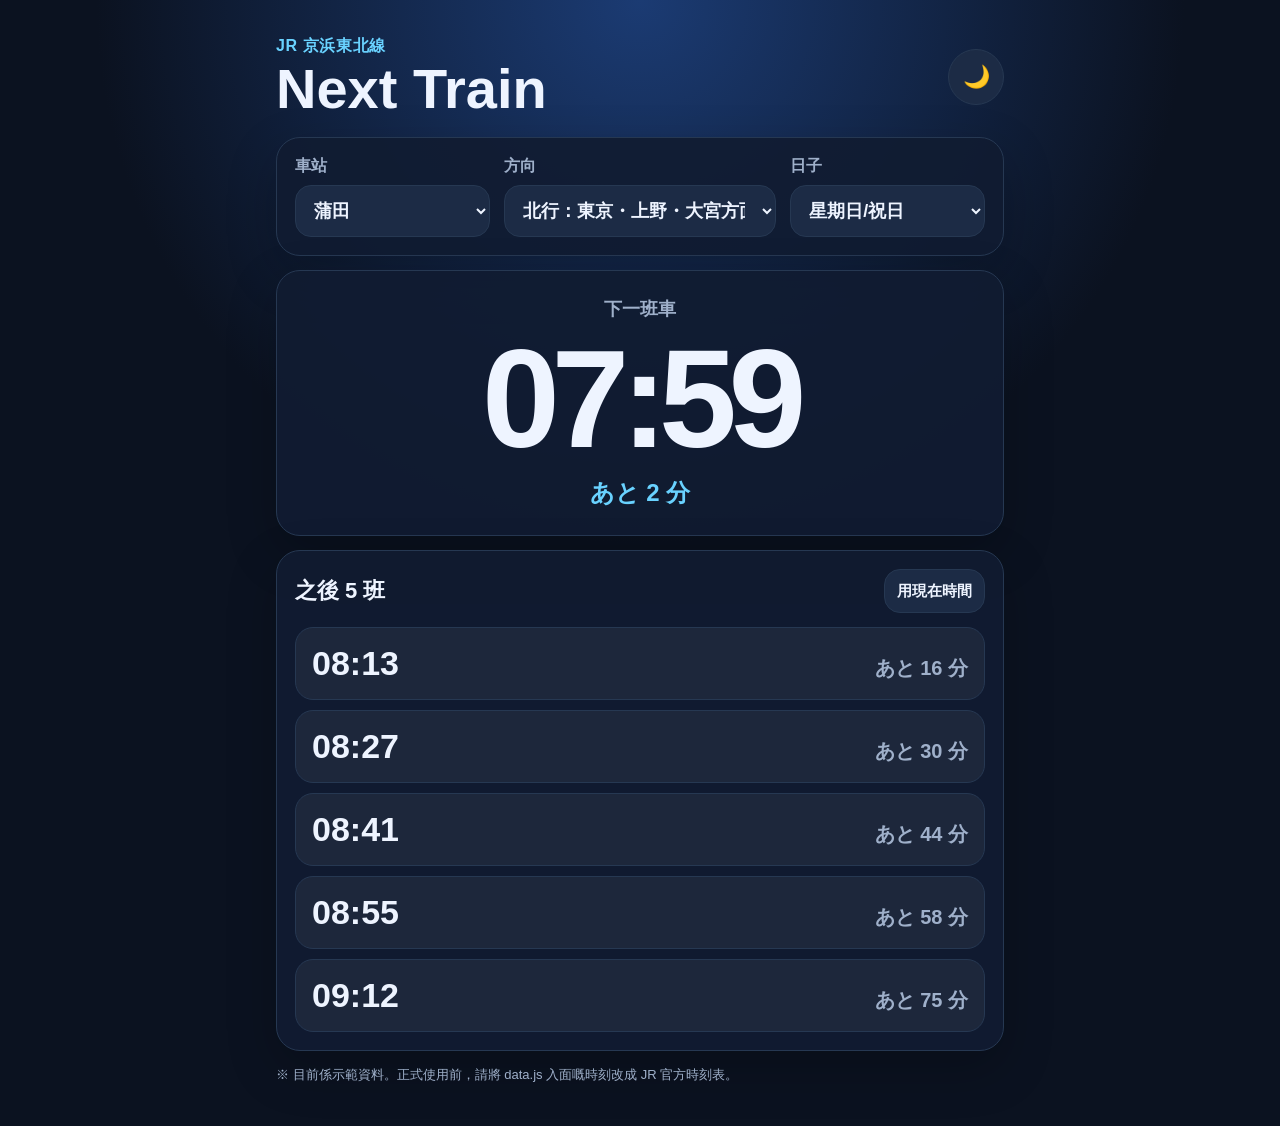
==== index.html @ 3029c75e "Add files via upload" ====
<!doctype html>
<html lang="zh-HK">
<head>
  <meta charset="utf-8" />
  <meta name="viewport" content="width=device-width, initial-scale=1, viewport-fit=cover" />
  <meta name="theme-color" content="#0b1220" />
  <title>京浜東北線 Next Train</title>
  <link rel="manifest" href="manifest.json">
  <link rel="stylesheet" href="style.css" />
</head>
<body>
  <main class="app">
    <header>
      <div>
        <p class="eyebrow">JR 京浜東北線</p>
        <h1>Next Train</h1>
      </div>
      <button id="themeBtn" aria-label="toggle dark mode">🌙</button>
    </header>

    <section class="card controls">
      <label>
        車站
        <select id="station">
          <option value="kamata">蒲田</option>
          <option value="oimachi">大井町</option>
          <option value="shinagawa">品川</option>
          <option value="tokyo">東京</option>
        </select>
      </label>

      <label>
        方向
        <select id="direction">
          <option value="north">北行：東京・上野・大宮方面</option>
          <option value="south">南行：川崎・横浜・大船方面</option>
        </select>
      </label>

      <label>
        日子
        <select id="dayType">
          <option value="weekday">平日</option>
          <option value="saturday">星期六</option>
          <option value="sunday">星期日/祝日</option>
        </select>
      </label>
    </section>

    <section class="card next">
      <p class="label">下一班車</p>
      <div id="nextTime" class="next-time">--:--</div>
      <p id="countdown" class="countdown">請選擇車站</p>
    </section>

    <section class="card">
      <div class="row-title">
        <h2>之後 5 班</h2>
        <button id="nowBtn">用現在時間</button>
      </div>
      <ul id="trainList" class="train-list"></ul>
    </section>

    <footer>
      <p>※ 目前係示範資料。正式使用前，請將 data.js 入面嘅時刻改成 JR 官方時刻表。</p>
    </footer>
  </main>

  <script src="data.js"></script>
  <script src="app.js"></script>
</body>
</html>
---- style.css ----
:root {
  color-scheme: dark;
  --bg: #0b1220;
  --card: #111c31;
  --text: #eef4ff;
  --muted: #9fb0ca;
  --accent: #69d2ff;
  --line: #263852;
  --button: #1c2b45;
}

.light {
  color-scheme: light;
  --bg: #f5f7fb;
  --card: #ffffff;
  --text: #102033;
  --muted: #5f6f83;
  --accent: #006dd9;
  --line: #d9e2ee;
  --button: #eef3f9;
}

* { box-sizing: border-box; }

body {
  margin: 0;
  min-height: 100vh;
  font-family: -apple-system, BlinkMacSystemFont, "Segoe UI", "Noto Sans JP", "Noto Sans HK", sans-serif;
  background: radial-gradient(circle at top, #1b3b73 0%, var(--bg) 42%);
  color: var(--text);
}

.app {
  width: min(760px, 100%);
  margin: 0 auto;
  padding: 22px 16px calc(28px + env(safe-area-inset-bottom));
}

header {
  display: flex;
  justify-content: space-between;
  align-items: center;
  margin: 14px 0 20px;
}

.eyebrow {
  margin: 0 0 4px;
  color: var(--accent);
  font-weight: 700;
  letter-spacing: .04em;
}

h1 {
  margin: 0;
  font-size: clamp(34px, 8vw, 56px);
  line-height: 1;
}

h2 {
  margin: 0;
  font-size: 22px;
}

.card {
  background: color-mix(in srgb, var(--card) 92%, transparent);
  border: 1px solid var(--line);
  border-radius: 24px;
  padding: 18px;
  margin: 14px 0;
  box-shadow: 0 18px 50px rgba(0,0,0,.22);
}

.controls {
  display: grid;
  gap: 14px;
}

label {
  display: grid;
  gap: 8px;
  color: var(--muted);
  font-weight: 700;
}

select, button {
  width: 100%;
  min-height: 52px;
  border: 1px solid var(--line);
  border-radius: 16px;
  background: var(--button);
  color: var(--text);
  font-size: 18px;
  font-weight: 700;
  padding: 0 14px;
}

button {
  cursor: pointer;
}

#themeBtn {
  width: 56px;
  height: 56px;
  min-height: 56px;
  border-radius: 50%;
  font-size: 22px;
}

.next {
  text-align: center;
  padding: 26px 18px;
}

.label {
  margin: 0;
  color: var(--muted);
  font-weight: 800;
  font-size: 18px;
}

.next-time {
  font-size: clamp(76px, 22vw, 140px);
  font-weight: 900;
  letter-spacing: -0.06em;
  line-height: 1;
  margin: 8px 0;
}

.countdown {
  margin: 0;
  font-size: 24px;
  font-weight: 800;
  color: var(--accent);
}

.row-title {
  display: flex;
  align-items: center;
  justify-content: space-between;
  gap: 12px;
}

#nowBtn {
  width: auto;
  min-height: 44px;
  font-size: 15px;
  padding: 0 12px;
}

.train-list {
  list-style: none;
  padding: 0;
  margin: 14px 0 0;
  display: grid;
  gap: 10px;
}

.train-list li {
  display: flex;
  justify-content: space-between;
  align-items: baseline;
  padding: 16px;
  border-radius: 18px;
  background: rgba(255,255,255,.055);
  border: 1px solid var(--line);
}

.time {
  font-size: 34px;
  font-weight: 900;
}

.min {
  color: var(--muted);
  font-size: 20px;
  font-weight: 800;
}

footer {
  color: var(--muted);
  font-size: 13px;
  line-height: 1.5;
}

@media (min-width: 700px) {
  .controls {
    grid-template-columns: 1fr 1.4fr 1fr;
  }
}
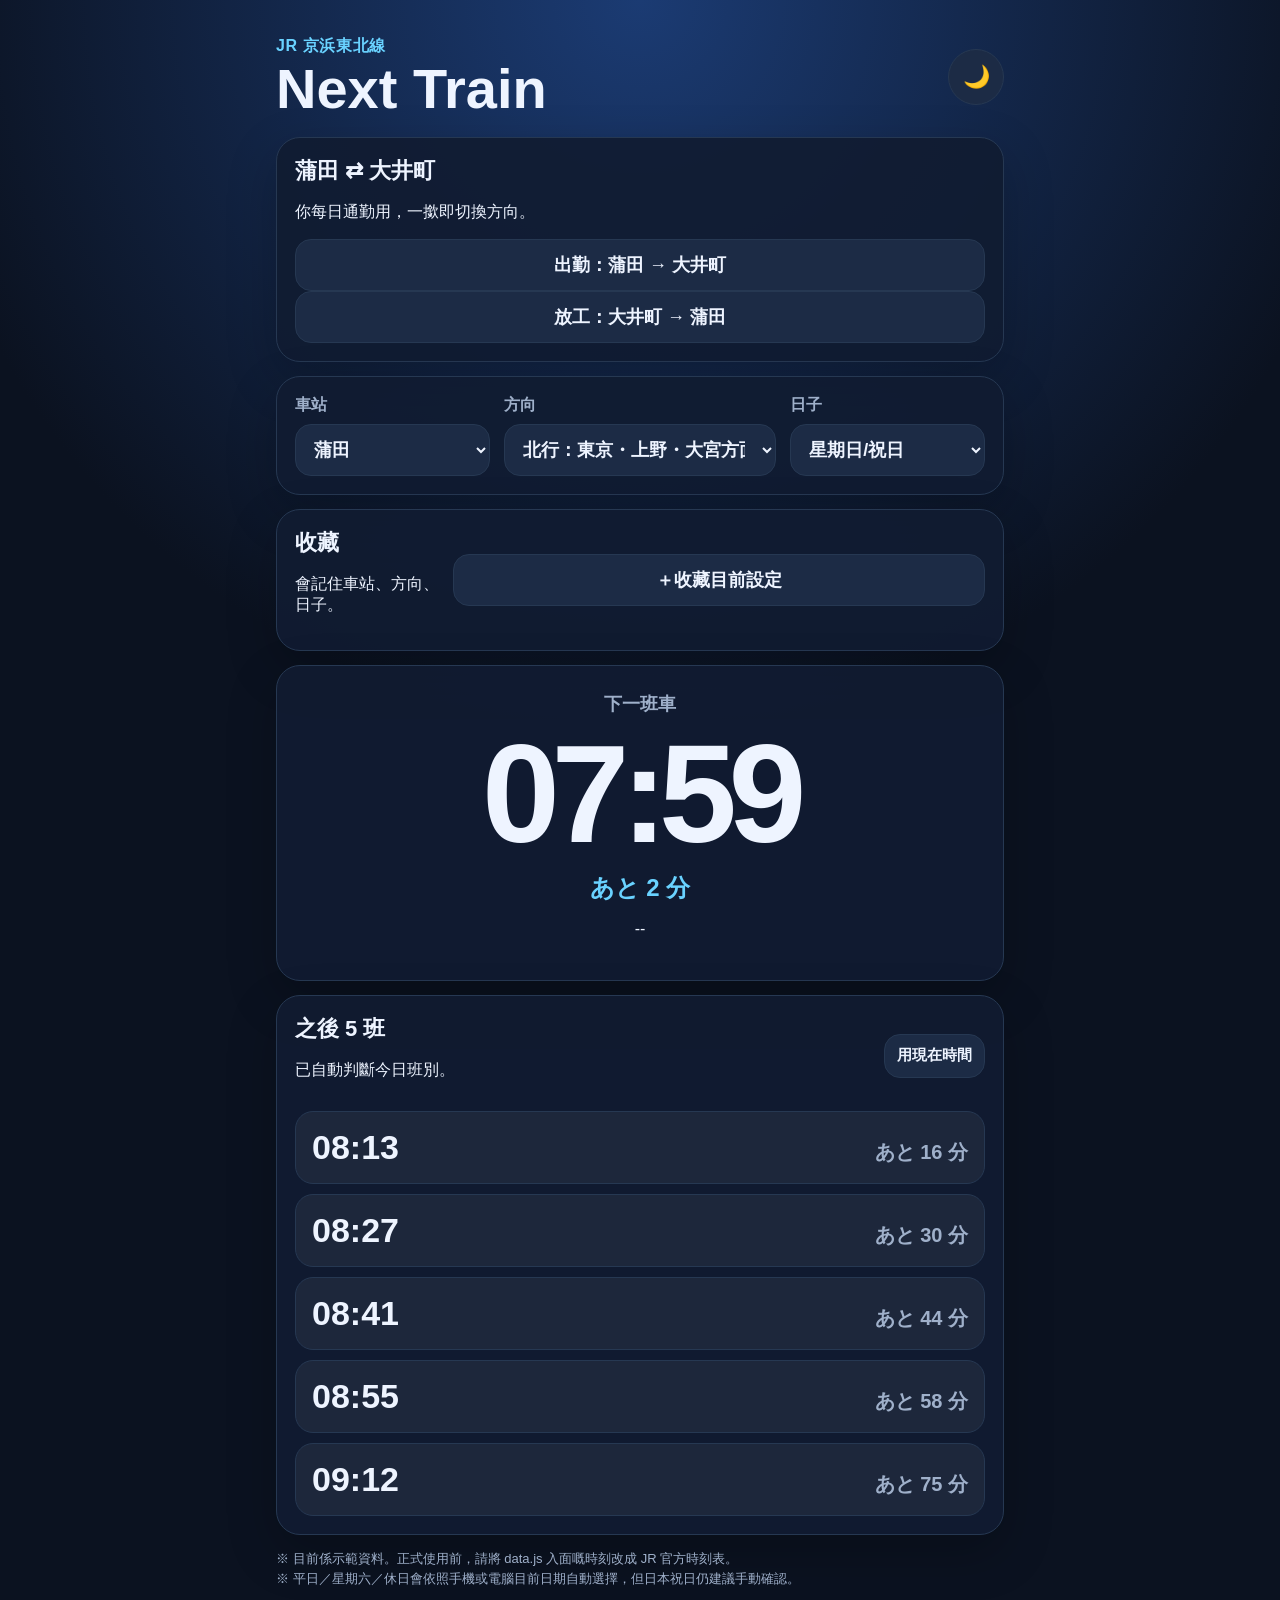
==== commit 748039f7: "Update index.html" ====
--- a/index.html
+++ b/index.html
@@ -5,7 +5,7 @@
   <meta name="viewport" content="width=device-width, initial-scale=1, viewport-fit=cover" />
   <meta name="theme-color" content="#0b1220" />
   <title>京浜東北線 Next Train</title>
-  <link rel="manifest" href="manifest.json">
+  <link rel="manifest" href="manifest.json" />
   <link rel="stylesheet" href="style.css" />
 </head>
 <body>
@@ -15,10 +15,23 @@
         <p class="eyebrow">JR 京浜東北線</p>
         <h1>Next Train</h1>
       </div>
-      <button id="themeBtn" aria-label="toggle dark mode">🌙</button>
+      <button id="themeBtn" class="icon-btn" type="button" aria-label="切換 Dark Mode">🌙</button>
     </header>
 
-    <section class="card controls">
+    <section class="card commute-card" aria-label="蒲田大井町一鍵模式">
+      <div class="row-title">
+        <div>
+          <h2>蒲田 ⇄ 大井町</h2>
+          <p class="hint">你每日通勤用，一撳即切換方向。</p>
+        </div>
+      </div>
+      <div class="quick-grid">
+        <button id="goWorkBtn" type="button">出勤：蒲田 → 大井町</button>
+        <button id="goHomeBtn" type="button">放工：大井町 → 蒲田</button>
+      </div>
+    </section>
+
+    <section class="card controls" aria-label="時刻表設定">
       <label>
         車站
         <select id="station">
@@ -47,22 +60,38 @@
       </label>
     </section>
 
-    <section class="card next">
+    <section class="card favorite-card" aria-label="收藏車站">
+      <div class="row-title">
+        <div>
+          <h2>收藏</h2>
+          <p class="hint">會記住車站、方向、日子。</p>
+        </div>
+        <button id="addFavoriteBtn" type="button">＋收藏目前設定</button>
+      </div>
+      <div id="favoriteList" class="favorite-list"></div>
+    </section>
+
+    <section class="card next" aria-label="下一班車">
       <p class="label">下一班車</p>
       <div id="nextTime" class="next-time">--:--</div>
       <p id="countdown" class="countdown">請選擇車站</p>
+      <p id="statusLine" class="status-line">--</p>
     </section>
 
     <section class="card">
       <div class="row-title">
-        <h2>之後 5 班</h2>
-        <button id="nowBtn">用現在時間</button>
+        <div>
+          <h2>之後 5 班</h2>
+          <p id="autoDayNote" class="hint">已自動判斷今日班別。</p>
+        </div>
+        <button id="nowBtn" type="button">用現在時間</button>
       </div>
       <ul id="trainList" class="train-list"></ul>
     </section>
 
     <footer>
-      <p>※ 目前係示範資料。正式使用前，請將 data.js 入面嘅時刻改成 JR 官方時刻表。</p>
+      ※ 目前係示範資料。正式使用前，請將 data.js 入面嘅時刻改成 JR 官方時刻表。<br />
+      ※ 平日／星期六／休日會依照手機或電腦目前日期自動選擇，但日本祝日仍建議手動確認。
     </footer>
   </main>
 
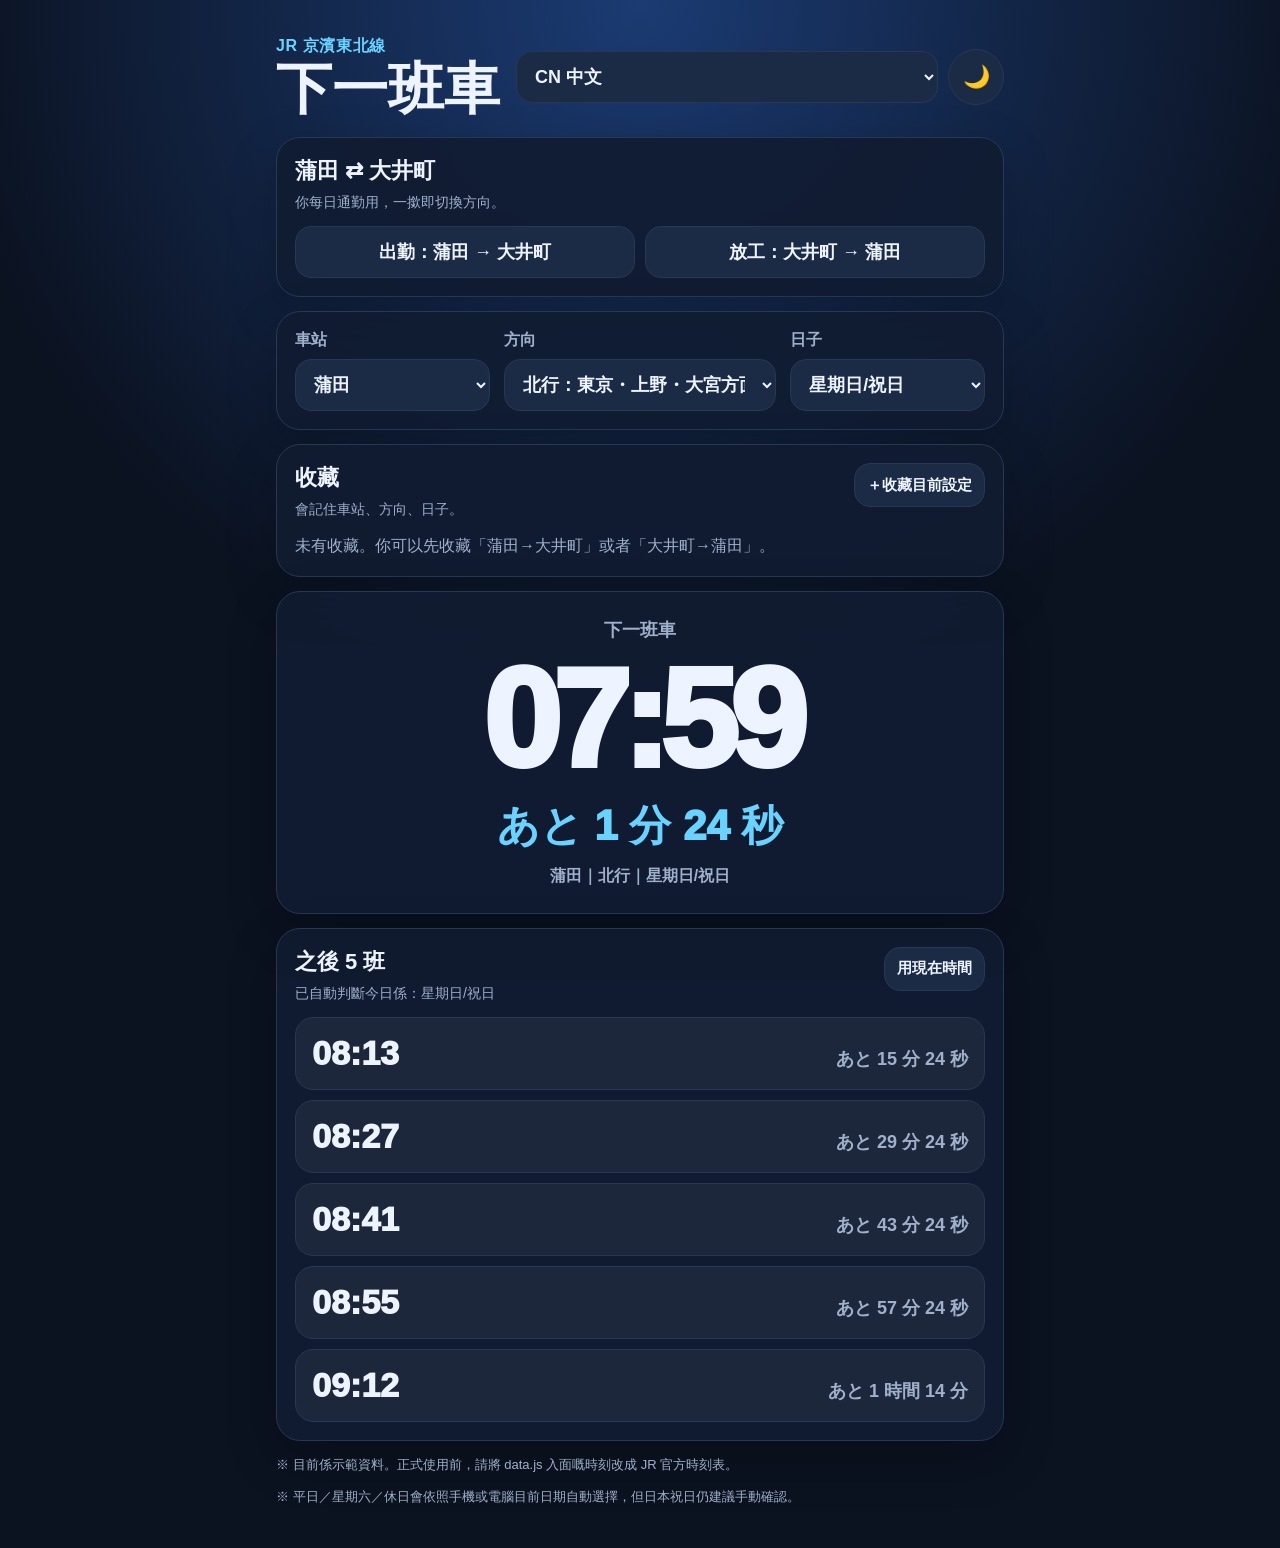
==== commit 44854b9e: "Update app" ====
--- a/index.html
+++ b/index.html
@@ -2,38 +2,49 @@
 <html lang="zh-HK">
 <head>
   <meta charset="utf-8" />
-  <meta name="viewport" content="width=device-width, initial-scale=1, viewport-fit=cover" />
+  <meta name="viewport" content="width=device-width, initial-scale=1" />
   <meta name="theme-color" content="#0b1220" />
   <title>京浜東北線 Next Train</title>
   <link rel="manifest" href="manifest.json" />
   <link rel="stylesheet" href="style.css" />
 </head>
+
 <body>
   <main class="app">
     <header>
       <div>
-        <p class="eyebrow">JR 京浜東北線</p>
-        <h1>Next Train</h1>
+        <p class="eyebrow" data-i18n="eyebrow">JR 京浜東北線</p>
+        <h1 data-i18n="title">下一班車</h1>
       </div>
-      <button id="themeBtn" class="icon-btn" type="button" aria-label="切換 Dark Mode">🌙</button>
+
+      <div class="header-actions">
+        <select id="languageSelect" class="language-select" aria-label="Language">
+          <option value="ja">JP 日本語</option>
+          <option value="zh">CN 中文</option>
+          <option value="en">US English</option>
+        </select>
+
+        <button id="themeBtn" class="icon-btn" type="button" aria-label="切換主題">🌙</button>
+      </div>
     </header>
 
-    <section class="card commute-card" aria-label="蒲田大井町一鍵模式">
+    <section class="card commute-card" aria-label="蒲田大井町快捷模式">
       <div class="row-title">
         <div>
-          <h2>蒲田 ⇄ 大井町</h2>
-          <p class="hint">你每日通勤用，一撳即切換方向。</p>
+          <h2 data-i18n="commuteTitle">蒲田 ⇄ 大井町</h2>
+          <p class="hint" data-i18n="commuteHint">你每日通勤用，一撳即切換方向。</p>
         </div>
       </div>
+
       <div class="quick-grid">
-        <button id="goWorkBtn" type="button">出勤：蒲田 → 大井町</button>
-        <button id="goHomeBtn" type="button">放工：大井町 → 蒲田</button>
+        <button id="goWorkBtn" type="button" data-i18n="goWork">出勤：蒲田 → 大井町</button>
+        <button id="goHomeBtn" type="button" data-i18n="goHome">放工：大井町 → 蒲田</button>
       </div>
     </section>
 
     <section class="card controls" aria-label="時刻表設定">
       <label>
-        車站
+        <span data-i18n="stationLabel">車站</span>
         <select id="station">
           <option value="kamata">蒲田</option>
           <option value="oimachi">大井町</option>
@@ -43,59 +54,61 @@
       </label>
 
       <label>
-        方向
+        <span data-i18n="directionLabel">方向</span>
         <select id="direction">
-          <option value="north">北行：東京・上野・大宮方面</option>
-          <option value="south">南行：川崎・横浜・大船方面</option>
+          <option value="north" data-i18n="northOption">北行：東京・上野・大宮方面</option>
+          <option value="south" data-i18n="southOption">南行：川崎・横浜・大船方面</option>
         </select>
       </label>
 
       <label>
-        日子
+        <span data-i18n="dayLabel">日子</span>
         <select id="dayType">
-          <option value="weekday">平日</option>
-          <option value="saturday">星期六</option>
-          <option value="sunday">星期日/祝日</option>
+          <option value="weekday" data-i18n="weekdayOption">平日</option>
+          <option value="saturday" data-i18n="saturdayOption">星期六</option>
+          <option value="sunday" data-i18n="sundayOption">星期日/祝日</option>
         </select>
       </label>
     </section>
 
-    <section class="card favorite-card" aria-label="收藏車站">
+    <section class="card favorite-card" aria-label="收藏">
       <div class="row-title">
         <div>
-          <h2>收藏</h2>
-          <p class="hint">會記住車站、方向、日子。</p>
+          <h2 data-i18n="favoriteTitle">收藏</h2>
+          <p class="hint" data-i18n="favoriteHint">會記住車站、方向、日子。</p>
         </div>
-        <button id="addFavoriteBtn" type="button">＋收藏目前設定</button>
+        <button id="addFavoriteBtn" type="button" data-i18n="addFavorite">＋收藏目前設定</button>
       </div>
+
       <div id="favoriteList" class="favorite-list"></div>
     </section>
 
     <section class="card next" aria-label="下一班車">
-      <p class="label">下一班車</p>
+      <p class="label" data-i18n="nextTrainLabel">下一班車</p>
       <div id="nextTime" class="next-time">--:--</div>
-      <p id="countdown" class="countdown">請選擇車站</p>
-      <p id="statusLine" class="status-line">--</p>
+      <p id="countdown" class="countdown">--</p>
+      <p id="statusLine" class="status-line">請選擇車站</p>
     </section>
 
-    <section class="card">
+    <section class="card" aria-label="之後班次">
       <div class="row-title">
         <div>
-          <h2>之後 5 班</h2>
+          <h2 data-i18n="upcomingTitle">之後 5 班</h2>
           <p id="autoDayNote" class="hint">已自動判斷今日班別。</p>
         </div>
-        <button id="nowBtn" type="button">用現在時間</button>
+        <button id="nowBtn" type="button" data-i18n="useNow">用現在時間</button>
       </div>
+
       <ul id="trainList" class="train-list"></ul>
     </section>
 
     <footer>
-      ※ 目前係示範資料。正式使用前，請將 data.js 入面嘅時刻改成 JR 官方時刻表。<br />
-      ※ 平日／星期六／休日會依照手機或電腦目前日期自動選擇，但日本祝日仍建議手動確認。
+      <p data-i18n="footerNote1">※ 目前係示範資料。正式使用前，請將 data.js 入面嘅時刻改成 JR 官方時刻表。</p>
+      <p data-i18n="footerNote2">※ 平日／星期六／休日會依照手機或電腦目前日期自動選擇，但日本祝日仍建議手動確認。</p>
     </footer>
   </main>
 
   <script src="data.js"></script>
   <script src="app.js"></script>
 </body>
-</html>
+</html>
--- a/style.css
+++ b/style.css
@@ -7,6 +7,7 @@
   --accent: #69d2ff;
   --line: #263852;
   --button: #1c2b45;
+  --danger: #ff7b7b;
 }
 
 .light {
@@ -18,16 +19,23 @@
   --accent: #006dd9;
   --line: #d9e2ee;
   --button: #eef3f9;
-}
-
-* { box-sizing: border-box; }
+  --danger: #c62828;
+}
+
+* {
+  box-sizing: border-box;
+}
 
 body {
   margin: 0;
   min-height: 100vh;
-  font-family: -apple-system, BlinkMacSystemFont, "Segoe UI", "Noto Sans JP", "Noto Sans HK", sans-serif;
+  font-family: -apple-system, BlinkMacSystemFont, "Segoe UI", "Noto Sans JP", "Noto Sans HK", "Noto Sans TC", sans-serif;
   background: radial-gradient(circle at top, #1b3b73 0%, var(--bg) 42%);
   color: var(--text);
+}
+
+.light body {
+  background: radial-gradient(circle at top, #dcecff 0%, var(--bg) 42%);
 }
 
 .app {
@@ -40,13 +48,22 @@
   display: flex;
   justify-content: space-between;
   align-items: center;
+  gap: 16px;
   margin: 14px 0 20px;
+}
+
+.header-actions {
+  display: flex;
+  align-items: center;
+  gap: 10px;
+  flex: 1;
+  max-width: 540px;
 }
 
 .eyebrow {
   margin: 0 0 4px;
   color: var(--accent);
-  font-weight: 700;
+  font-weight: 800;
   letter-spacing: .04em;
 }
 
@@ -67,7 +84,7 @@
   border-radius: 24px;
   padding: 18px;
   margin: 14px 0;
-  box-shadow: 0 18px 50px rgba(0,0,0,.22);
+  box-shadow: 0 18px 50px rgba(0, 0, 0, .22);
 }
 
 .controls {
@@ -79,10 +96,11 @@
   display: grid;
   gap: 8px;
   color: var(--muted);
-  font-weight: 700;
-}
-
-select, button {
+  font-weight: 800;
+}
+
+select,
+button {
   width: 100%;
   min-height: 52px;
   border: 1px solid var(--line);
@@ -90,7 +108,7 @@
   background: var(--button);
   color: var(--text);
   font-size: 18px;
-  font-weight: 700;
+  font-weight: 800;
   padding: 0 14px;
 }
 
@@ -98,12 +116,37 @@
   cursor: pointer;
 }
 
+button:active {
+  transform: translateY(1px);
+}
+
+.language-select {
+  flex: 1;
+  min-width: 160px;
+}
+
+.icon-btn,
 #themeBtn {
   width: 56px;
   height: 56px;
   min-height: 56px;
   border-radius: 50%;
   font-size: 22px;
+  padding: 0;
+  flex: 0 0 56px;
+}
+
+.quick-grid {
+  display: grid;
+  gap: 10px;
+  margin-top: 14px;
+}
+
+.hint {
+  margin: 6px 0 0;
+  color: var(--muted);
+  font-size: 14px;
+  line-height: 1.45;
 }
 
 .next {
@@ -114,13 +157,13 @@
 .label {
   margin: 0;
   color: var(--muted);
-  font-weight: 800;
+  font-weight: 900;
   font-size: 18px;
 }
 
 .next-time {
   font-size: clamp(76px, 22vw, 140px);
-  font-weight: 900;
+  font-weight: 950;
   letter-spacing: -0.06em;
   line-height: 1;
   margin: 8px 0;
@@ -128,23 +171,31 @@
 
 .countdown {
   margin: 0;
-  font-size: 24px;
+  font-size: clamp(26px, 7vw, 42px);
+  font-weight: 950;
+  color: var(--accent);
+}
+
+.status-line {
+  margin: 12px 0 0;
+  color: var(--muted);
   font-weight: 800;
-  color: var(--accent);
 }
 
 .row-title {
   display: flex;
-  align-items: center;
+  align-items: flex-start;
   justify-content: space-between;
   gap: 12px;
 }
 
-#nowBtn {
+#nowBtn,
+#addFavoriteBtn {
   width: auto;
   min-height: 44px;
   font-size: 15px;
   padding: 0 12px;
+  white-space: nowrap;
 }
 
 .train-list {
@@ -159,21 +210,57 @@
   display: flex;
   justify-content: space-between;
   align-items: baseline;
+  gap: 16px;
   padding: 16px;
   border-radius: 18px;
-  background: rgba(255,255,255,.055);
+  background: rgba(255, 255, 255, .055);
   border: 1px solid var(--line);
 }
 
 .time {
   font-size: 34px;
+  font-weight: 950;
+}
+
+.time small {
+  font-size: 13px;
+  color: var(--muted);
+  letter-spacing: 0;
+}
+
+.min {
+  color: var(--muted);
+  font-size: 18px;
   font-weight: 900;
-}
-
-.min {
-  color: var(--muted);
-  font-size: 20px;
-  font-weight: 800;
+  text-align: right;
+}
+
+.favorite-list {
+  display: grid;
+  gap: 10px;
+  margin-top: 14px;
+}
+
+.favorite-item {
+  display: grid;
+  grid-template-columns: 1fr 52px;
+  gap: 10px;
+}
+
+.favorite-item button:first-child {
+  text-align: left;
+}
+
+.delete-btn {
+  color: var(--danger);
+  font-size: 28px;
+  padding: 0;
+}
+
+.empty {
+  color: var(--muted);
+  margin: 0;
+  line-height: 1.5;
 }
 
 footer {
@@ -186,4 +273,38 @@
   .controls {
     grid-template-columns: 1fr 1.4fr 1fr;
   }
-}
+
+  .quick-grid {
+    grid-template-columns: 1fr 1fr;
+  }
+}
+
+@media (max-width: 640px) {
+  header {
+    display: grid;
+  }
+
+  .header-actions {
+    max-width: none;
+  }
+}
+
+@media (max-width: 520px) {
+  .row-title {
+    display: grid;
+  }
+
+  #nowBtn,
+  #addFavoriteBtn {
+    width: 100%;
+  }
+
+  .train-list li {
+    align-items: flex-start;
+    flex-direction: column;
+  }
+
+  .min {
+    text-align: left;
+  }
+}
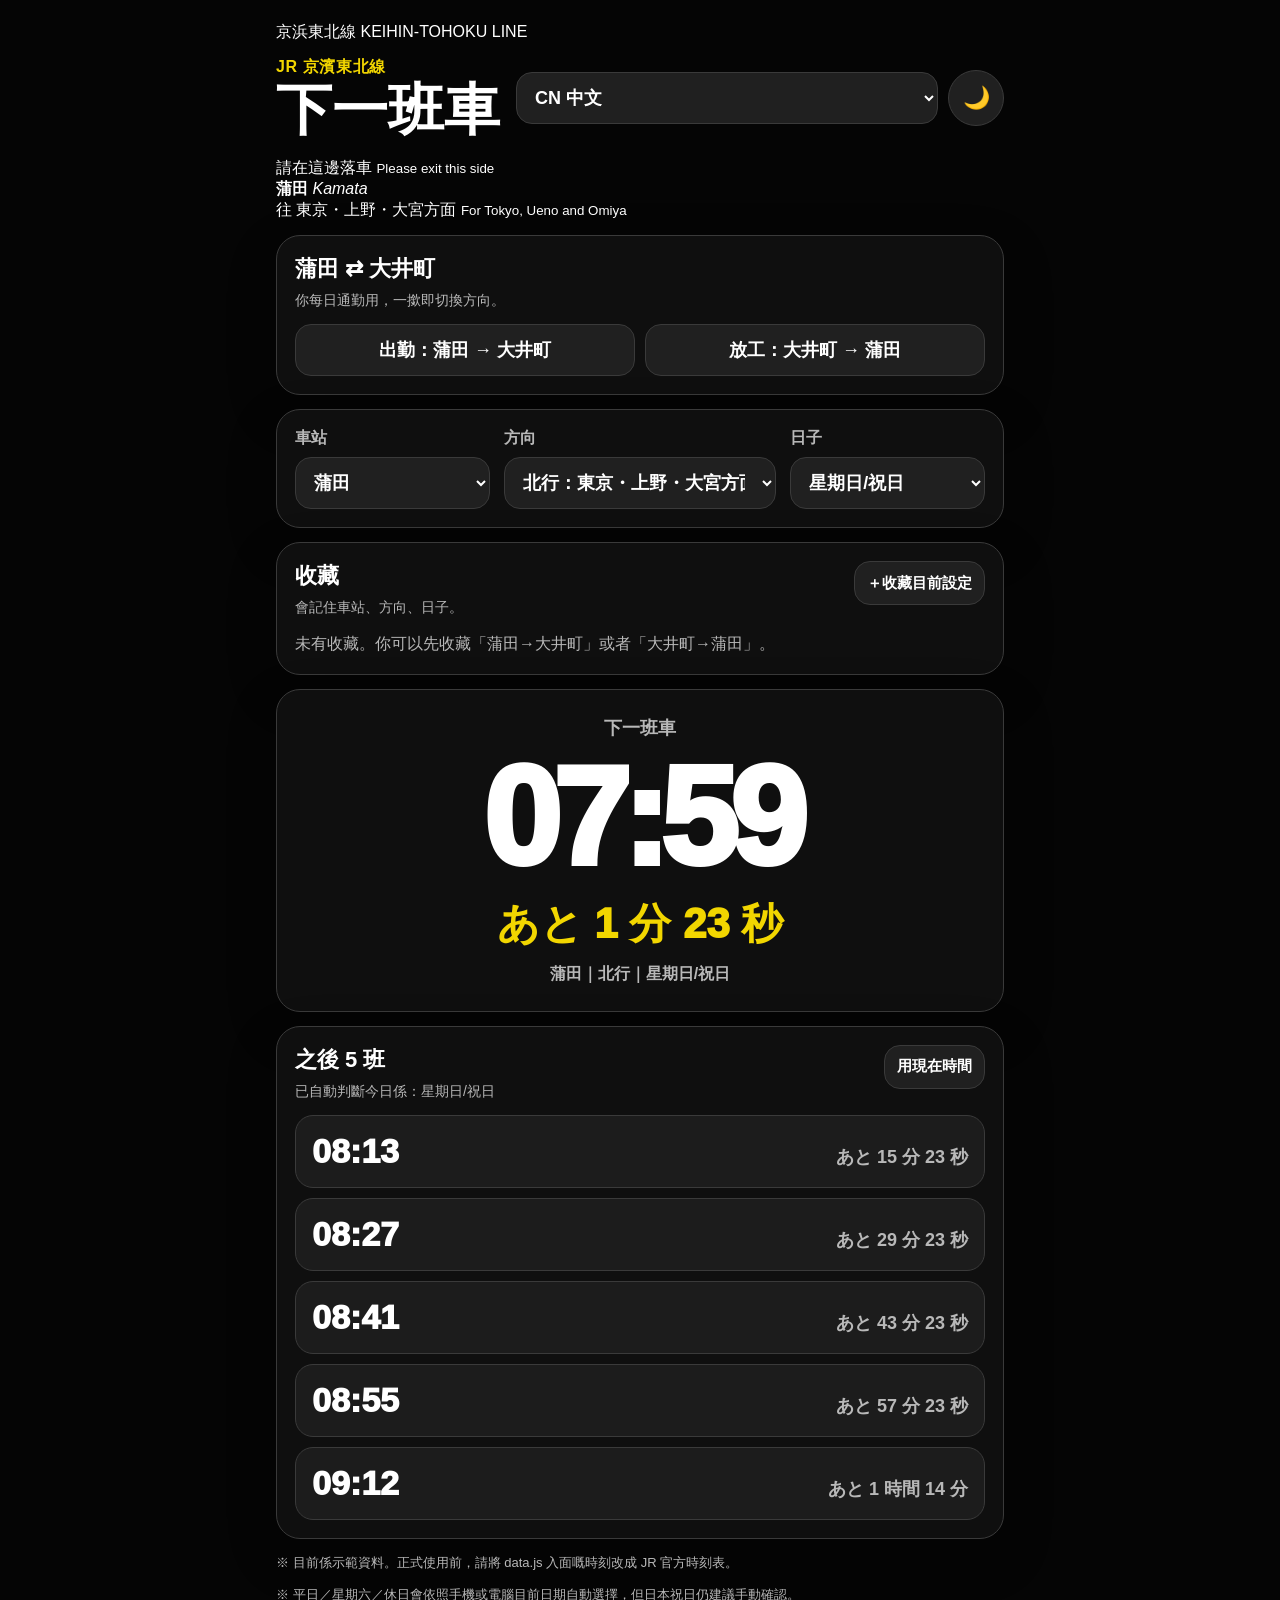
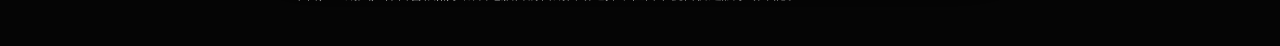
==== commit 631cc984: "Add MTR station display layout" ====
--- a/index.html
+++ b/index.html
@@ -5,12 +5,19 @@
   <meta name="viewport" content="width=device-width, initial-scale=1" />
   <meta name="theme-color" content="#0b1220" />
   <title>京浜東北線 Next Train</title>
+
   <link rel="manifest" href="manifest.json" />
   <link rel="stylesheet" href="style.css" />
 </head>
 
 <body>
   <main class="app">
+
+    <div class="mtr-top-strip">
+      <span class="mtr-line-name">京浜東北線</span>
+      <span class="mtr-line-name-en">KEIHIN-TOHOKU LINE</span>
+    </div>
+
     <header>
       <div>
         <p class="eyebrow" data-i18n="eyebrow">JR 京浜東北線</p>
@@ -18,33 +25,111 @@
       </div>
 
       <div class="header-actions">
-        <select id="languageSelect" class="language-select" aria-label="Language">
+        <select
+          id="languageSelect"
+          class="language-select"
+          aria-label="Language"
+        >
           <option value="ja">JP 日本語</option>
           <option value="zh">CN 中文</option>
           <option value="en">US English</option>
         </select>
 
-        <button id="themeBtn" class="icon-btn" type="button" aria-label="切換主題">🌙</button>
+        <button
+          id="themeBtn"
+          class="icon-btn"
+          type="button"
+          aria-label="切換主題"
+        >
+          🌙
+        </button>
       </div>
     </header>
 
-    <section class="card commute-card" aria-label="蒲田大井町快捷模式">
+    <section class="mtr-station-screen" aria-label="港鐵風車站資訊">
+
+      <div class="exit-pill">
+        <span>請在這邊落車</span>
+        <small>Please exit this side</small>
+      </div>
+
+      <div class="station-display">
+
+        <div class="station-name">
+          <strong id="displayStationZh">蒲田</strong>
+
+          <span class="station-dot"></span>
+
+          <em id="displayStationEn">Kamata</em>
+        </div>
+
+        <div class="direction-display">
+          <span id="displayDirectionZh">
+            往 東京・上野・大宮方面
+          </span>
+
+          <small id="displayDirectionEn">
+            For Tokyo, Ueno and Omiya
+          </small>
+        </div>
+
+      </div>
+
+      <div class="route-line" aria-label="路線圖">
+        <div class="route-stop passed"></div>
+        <div class="route-stop passed"></div>
+        <div class="route-stop current"></div>
+        <div class="route-stop"></div>
+        <div class="route-stop"></div>
+      </div>
+
+    </section>
+
+    <section
+      class="card commute-card"
+      aria-label="蒲田大井町快捷模式"
+    >
       <div class="row-title">
         <div>
-          <h2 data-i18n="commuteTitle">蒲田 ⇄ 大井町</h2>
-          <p class="hint" data-i18n="commuteHint">你每日通勤用，一撳即切換方向。</p>
+          <h2 data-i18n="commuteTitle">
+            蒲田 ⇄ 大井町
+          </h2>
+
+          <p class="hint" data-i18n="commuteHint">
+            你每日通勤用，一撳即切換方向。
+          </p>
         </div>
       </div>
 
       <div class="quick-grid">
-        <button id="goWorkBtn" type="button" data-i18n="goWork">出勤：蒲田 → 大井町</button>
-        <button id="goHomeBtn" type="button" data-i18n="goHome">放工：大井町 → 蒲田</button>
-      </div>
-    </section>
-
-    <section class="card controls" aria-label="時刻表設定">
+        <button
+          id="goWorkBtn"
+          type="button"
+          data-i18n="goWork"
+        >
+          出勤：蒲田 → 大井町
+        </button>
+
+        <button
+          id="goHomeBtn"
+          type="button"
+          data-i18n="goHome"
+        >
+          放工：大井町 → 蒲田
+        </button>
+      </div>
+    </section>
+
+    <section
+      class="card controls"
+      aria-label="時刻表設定"
+    >
+
       <label>
-        <span data-i18n="stationLabel">車站</span>
+        <span data-i18n="stationLabel">
+          車站
+        </span>
+
         <select id="station">
           <option value="kamata">蒲田</option>
           <option value="oimachi">大井町</option>
@@ -54,61 +139,168 @@
       </label>
 
       <label>
-        <span data-i18n="directionLabel">方向</span>
+        <span data-i18n="directionLabel">
+          方向
+        </span>
+
         <select id="direction">
-          <option value="north" data-i18n="northOption">北行：東京・上野・大宮方面</option>
-          <option value="south" data-i18n="southOption">南行：川崎・横浜・大船方面</option>
+          <option
+            value="north"
+            data-i18n="northOption"
+          >
+            北行：東京・上野・大宮方面
+          </option>
+
+          <option
+            value="south"
+            data-i18n="southOption"
+          >
+            南行：川崎・横浜・大船方面
+          </option>
         </select>
       </label>
 
       <label>
-        <span data-i18n="dayLabel">日子</span>
+        <span data-i18n="dayLabel">
+          日子
+        </span>
+
         <select id="dayType">
-          <option value="weekday" data-i18n="weekdayOption">平日</option>
-          <option value="saturday" data-i18n="saturdayOption">星期六</option>
-          <option value="sunday" data-i18n="sundayOption">星期日/祝日</option>
+          <option
+            value="weekday"
+            data-i18n="weekdayOption"
+          >
+            平日
+          </option>
+
+          <option
+            value="saturday"
+            data-i18n="saturdayOption"
+          >
+            星期六
+          </option>
+
+          <option
+            value="sunday"
+            data-i18n="sundayOption"
+          >
+            星期日/祝日
+          </option>
         </select>
       </label>
-    </section>
-
-    <section class="card favorite-card" aria-label="收藏">
+
+    </section>
+
+    <section
+      class="card favorite-card"
+      aria-label="收藏"
+    >
       <div class="row-title">
         <div>
-          <h2 data-i18n="favoriteTitle">收藏</h2>
-          <p class="hint" data-i18n="favoriteHint">會記住車站、方向、日子。</p>
-        </div>
-        <button id="addFavoriteBtn" type="button" data-i18n="addFavorite">＋收藏目前設定</button>
-      </div>
-
-      <div id="favoriteList" class="favorite-list"></div>
-    </section>
-
-    <section class="card next" aria-label="下一班車">
-      <p class="label" data-i18n="nextTrainLabel">下一班車</p>
-      <div id="nextTime" class="next-time">--:--</div>
-      <p id="countdown" class="countdown">--</p>
-      <p id="statusLine" class="status-line">請選擇車站</p>
-    </section>
-
-    <section class="card" aria-label="之後班次">
+          <h2 data-i18n="favoriteTitle">
+            收藏
+          </h2>
+
+          <p class="hint" data-i18n="favoriteHint">
+            會記住車站、方向、日子。
+          </p>
+        </div>
+
+        <button
+          id="addFavoriteBtn"
+          type="button"
+          data-i18n="addFavorite"
+        >
+          ＋收藏目前設定
+        </button>
+      </div>
+
+      <div
+        id="favoriteList"
+        class="favorite-list"
+      ></div>
+    </section>
+
+    <section
+      class="card next"
+      aria-label="下一班車"
+    >
+      <p
+        class="label"
+        data-i18n="nextTrainLabel"
+      >
+        下一班車
+      </p>
+
+      <div
+        id="nextTime"
+        class="next-time"
+      >
+        --:--
+      </div>
+
+      <p
+        id="countdown"
+        class="countdown"
+      >
+        --
+      </p>
+
+      <p
+        id="statusLine"
+        class="status-line"
+      >
+        請選擇車站
+      </p>
+    </section>
+
+    <section
+      class="card"
+      aria-label="之後班次"
+    >
       <div class="row-title">
         <div>
-          <h2 data-i18n="upcomingTitle">之後 5 班</h2>
-          <p id="autoDayNote" class="hint">已自動判斷今日班別。</p>
-        </div>
-        <button id="nowBtn" type="button" data-i18n="useNow">用現在時間</button>
-      </div>
-
-      <ul id="trainList" class="train-list"></ul>
+          <h2 data-i18n="upcomingTitle">
+            之後 5 班
+          </h2>
+
+          <p
+            id="autoDayNote"
+            class="hint"
+          >
+            已自動判斷今日班別。
+          </p>
+        </div>
+
+        <button
+          id="nowBtn"
+          type="button"
+          data-i18n="useNow"
+        >
+          用現在時間
+        </button>
+      </div>
+
+      <ul
+        id="trainList"
+        class="train-list"
+      ></ul>
     </section>
 
     <footer>
-      <p data-i18n="footerNote1">※ 目前係示範資料。正式使用前，請將 data.js 入面嘅時刻改成 JR 官方時刻表。</p>
-      <p data-i18n="footerNote2">※ 平日／星期六／休日會依照手機或電腦目前日期自動選擇，但日本祝日仍建議手動確認。</p>
+      <p data-i18n="footerNote1">
+        ※ 目前係示範資料。正式使用前，請將 data.js 入面嘅時刻改成 JR 官方時刻表。
+      </p>
+
+      <p data-i18n="footerNote2">
+        ※ 平日／星期六／休日會依照手機或電腦目前日期自動選擇，但日本祝日仍建議手動確認。
+      </p>
     </footer>
+
   </main>
 
   <script src="data.js"></script>
   <script src="app.js"></script>
 </body>
+</html>
 </html>
--- a/style.css
+++ b/style.css
@@ -1,13 +1,13 @@
 :root {
   color-scheme: dark;
-  --bg: #0b1220;
-  --card: #111c31;
-  --text: #eef4ff;
-  --muted: #9fb0ca;
-  --accent: #69d2ff;
-  --line: #263852;
-  --button: #1c2b45;
-  --danger: #ff7b7b;
+  --bg: #050505;
+  --card: #111111;
+  --text: #ffffff;
+  --muted: #b8b8b8;
+  --accent: #f2d600;
+  --line: #3a3a3a;
+  --button: #202020;
+  --danger: #ff6b6b;
 }
 
 .light {
@@ -29,8 +29,8 @@
 body {
   margin: 0;
   min-height: 100vh;
-  font-family: -apple-system, BlinkMacSystemFont, "Segoe UI", "Noto Sans JP", "Noto Sans HK", "Noto Sans TC", sans-serif;
-  background: radial-gradient(circle at top, #1b3b73 0%, var(--bg) 42%);
+  font-family: Arial, "Noto Sans JP", "Noto Sans HK", sans-serif;
+  background: #050505;
   color: var(--text);
 }
 
